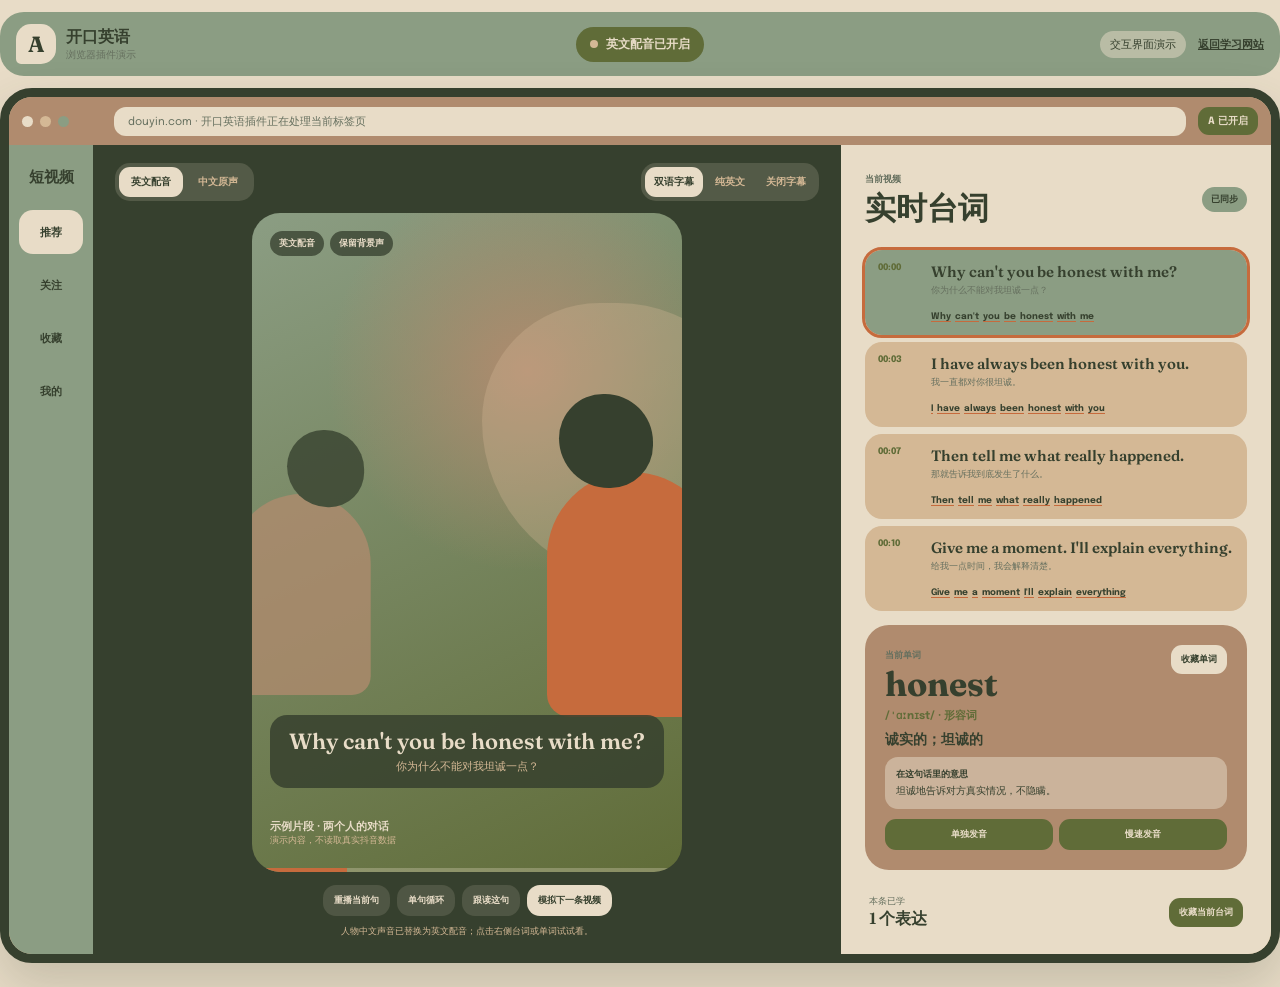
==== plugin-demo.html @ 480065dc "Add interactive browser extension preview" ====
<!doctype html>
<html lang="zh-CN">
<head>
  <meta charset="UTF-8">
  <meta name="viewport" content="width=device-width, initial-scale=1.0">
  <meta name="description" content="开口英语浏览器插件交互演示：英文配音短视频、可点击台词、单词解释与跟读。">
  <title>开口英语插件演示｜边刷边学</title>
  <link rel="preconnect" href="https://fonts.googleapis.com">
  <link rel="preconnect" href="https://fonts.gstatic.com" crossorigin>
  <link href="https://fonts.googleapis.com/css2?family=Epilogue:wght@400;500;600;700;800&family=Fraunces:opsz,wght@9..144,600;9..144,700&display=swap" rel="stylesheet">
  <link rel="stylesheet" href="plugin-demo.css">
</head>
<body>
  <header class="demo-header">
    <a href="index.html" class="demo-brand" aria-label="返回开口英语">
      <span class="brand-mark">A</span>
      <span><strong>开口英语</strong><small>浏览器插件演示</small></span>
    </a>
    <div class="capture-status" id="captureStatus"><span></span>英文配音已开启</div>
    <div class="header-actions">
      <span class="demo-label">交互界面演示</span>
      <a href="index.html">返回学习网站</a>
    </div>
  </header>

  <main class="browser-frame">
    <div class="browser-bar" aria-hidden="true">
      <div class="browser-dots"><span></span><span></span><span></span></div>
      <div class="address-bar">douyin.com · 开口英语插件正在处理当前标签页</div>
      <div class="extension-badge">A 已开启</div>
    </div>

    <div class="workspace">
      <nav class="video-nav" aria-label="短视频导航演示">
        <strong>短视频</strong>
        <button class="active">推荐</button>
        <button>关注</button>
        <button>收藏</button>
        <button>我的</button>
      </nav>

      <section class="watch-area" aria-label="英文配音视频演示">
        <div class="watch-toolbar">
          <div class="mode-switch" aria-label="声音模式">
            <button class="active" data-audio-mode="english">英文配音</button>
            <button data-audio-mode="original">中文原声</button>
          </div>
          <div class="mode-switch compact" aria-label="字幕模式">
            <button class="active" data-caption-mode="bilingual">双语字幕</button>
            <button data-caption-mode="english">纯英文</button>
            <button data-caption-mode="off">关闭字幕</button>
          </div>
        </div>

        <div class="video-stage" id="videoStage">
          <div class="processing-card" id="processingCard" hidden>
            <span class="processing-ring"></span>
            <strong>正在生成英文版</strong>
            <small id="processingStep">识别人声和背景音乐</small>
          </div>
          <div class="scene-light"></div>
          <div class="speaker speaker-back"><span></span></div>
          <div class="speaker speaker-front"><span></span></div>
          <div class="video-status">
            <span>英文配音</span>
            <span>保留背景声</span>
          </div>
          <div class="caption-overlay" id="captionOverlay">
            <strong id="captionEnglish">Why can't you be honest with me?</strong>
            <span id="captionChinese">你为什么不能对我坦诚一点？</span>
          </div>
          <div class="video-meta">
            <strong>示例片段 · 两个人的对话</strong>
            <span>演示内容，不读取真实抖音数据</span>
          </div>
          <div class="video-progress"><span id="videoProgress"></span></div>
        </div>

        <div class="watch-actions">
          <button id="replayLine">重播当前句</button>
          <button id="toggleLoop">单句循环</button>
          <button id="shadowLine">跟读这句</button>
          <button id="nextDemo" class="next-demo">模拟下一条视频</button>
        </div>
        <p class="watch-note" id="watchNote">人物中文声音已替换为英文配音；点击右侧台词或单词试试看。</p>
      </section>

      <aside class="learning-panel" aria-label="实时台词和单词学习面板">
        <div class="panel-header">
          <div><span>当前视频</span><h1>实时台词</h1></div>
          <span class="sync-status">已同步</span>
        </div>

        <div class="transcript-list" id="transcriptList"></div>

        <section class="word-card" id="wordCard" aria-live="polite">
          <div class="word-head">
            <div><span>当前单词</span><h2 id="wordTitle">honest</h2></div>
            <button id="saveWord">收藏单词</button>
          </div>
          <p class="phonetic" id="wordPhonetic">/ˈɑːnɪst/ · 形容词</p>
          <p class="word-meaning" id="wordMeaning">诚实的；坦诚的</p>
          <div class="context-meaning">
            <strong>在这句话里的意思</strong>
            <span id="wordContext">坦诚地告诉对方真实情况，不隐瞒。</span>
          </div>
          <div class="word-actions">
            <button id="speakWord">单独发音</button>
            <button id="speakWordSlow">慢速发音</button>
          </div>
        </section>

        <div class="learning-footer">
          <div><span>本条已学</span><strong id="learnedCount">1 个表达</strong></div>
          <button id="saveSentence">收藏当前台词</button>
        </div>
      </aside>
    </div>
  </main>

  <div class="toast" id="demoToast" role="status" aria-live="polite"></div>
  <script src="plugin-demo.js"></script>
</body>
</html>
---- plugin-demo.css ----
:root {
  --sage: #8b9d83;
  --moss: #606c38;
  --sand: #e8dcc7;
  --oat: #d4b895;
  --clay: #b08b6e;
  --terracotta: #c66b3d;
  --ink: #36402e;
  --soft-ink: #66705f;
  --display: "Fraunces", serif;
  --body: "Epilogue", sans-serif;
}

* { box-sizing: border-box; }
html { background: var(--sand); }
body { margin: 0; min-width: 320px; color: var(--ink); background: var(--sand); font-family: var(--body); }
body::before { content: ""; position: fixed; inset: 0; z-index: 20; pointer-events: none; opacity: .025; filter: url("data:image/svg+xml,%3Csvg xmlns='http://www.w3.org/2000/svg'%3E%3Cfilter id='n'%3E%3CfeTurbulence type='fractalNoise' baseFrequency='.8' numOctaves='3' stitchTiles='stitch'/%3E%3C/filter%3E%3C/svg%3E%23n"); }
button, a { font: inherit; }
button { color: inherit; }
button:focus-visible, a:focus-visible { outline: 3px solid var(--terracotta); outline-offset: 3px; }

.demo-header { max-width: 1480px; margin: 12px auto; min-height: 64px; padding: 10px 16px; border-radius: 24px; background: var(--sage); display: grid; grid-template-columns: 1fr auto 1fr; align-items: center; gap: 16px; }
.demo-brand { color: var(--ink); text-decoration: none; display: flex; align-items: center; gap: 10px; }
.brand-mark { width: 40px; height: 40px; border-radius: 15px 15px 15px 5px; background: var(--sand); display: grid; place-items: center; font: 700 22px var(--display); }
.demo-brand strong, .demo-brand small { display: block; }
.demo-brand small { color: var(--soft-ink); font-size: 10px; }
.capture-status { padding: 9px 14px; border-radius: 999px; background: var(--moss); color: var(--sand); font-size: 12px; font-weight: 700; display: flex; align-items: center; gap: 8px; }
.capture-status > span { width: 8px; height: 8px; border-radius: 50%; background: var(--oat); animation: breathe 1.8s ease-in-out infinite; }
.capture-status.processing { background: var(--terracotta); }
.header-actions { justify-self: end; display: flex; align-items: center; gap: 12px; font-size: 11px; }
.header-actions a { color: var(--ink); font-weight: 700; }
.demo-label { padding: 6px 10px; border-radius: 999px; background: rgba(232,220,199,.5); }

.browser-frame { max-width: 1480px; margin: 0 auto 24px; border: 9px solid var(--ink); border-radius: 32px; overflow: hidden; background: var(--oat); box-shadow: 0 22px 50px rgba(54,64,46,.2); }
.browser-bar { min-height: 48px; padding: 8px 13px; background: var(--clay); display: grid; grid-template-columns: 80px 1fr auto; gap: 12px; align-items: center; }
.browser-dots { display: flex; gap: 7px; }
.browser-dots span { width: 11px; height: 11px; border-radius: 50%; background: var(--sand); }
.browser-dots span:nth-child(2) { background: var(--oat); }
.browser-dots span:nth-child(3) { background: var(--sage); }
.address-bar { padding: 7px 14px; border-radius: 12px; background: var(--sand); color: var(--soft-ink); font-size: 11px; }
.extension-badge { padding: 7px 10px; border-radius: 11px; background: var(--moss); color: var(--sand); font-size: 10px; font-weight: 700; }

.workspace { min-height: 760px; display: grid; grid-template-columns: 84px minmax(500px, 1fr) 430px; }
.video-nav { padding: 22px 10px; background: var(--sage); display: flex; flex-direction: column; gap: 9px; }
.video-nav strong { margin-bottom: 14px; text-align: center; font: 700 15px var(--display); }
.video-nav button { min-height: 44px; border: 0; border-radius: 14px; background: transparent; cursor: pointer; font-size: 11px; font-weight: 700; }
.video-nav button.active { background: var(--sand); }

.watch-area { padding: 18px 22px 16px; background: var(--ink); display: flex; flex-direction: column; }
.watch-toolbar { display: flex; justify-content: space-between; gap: 12px; margin-bottom: 12px; }
.mode-switch { padding: 4px; border-radius: 15px; background: rgba(232,220,199,.16); display: flex; gap: 3px; }
.mode-switch button { border: 0; border-radius: 11px; padding: 8px 12px; background: transparent; color: var(--oat); cursor: pointer; font-size: 10px; font-weight: 700; }
.mode-switch button.active { background: var(--sand); color: var(--ink); }
.mode-switch.compact button { padding-inline: 9px; }

.video-stage { width: min(430px, 100%); flex: 1; min-height: 610px; margin: auto; border-radius: 28px; overflow: hidden; position: relative; background: radial-gradient(circle at 64% 24%, var(--clay), transparent 35%), linear-gradient(155deg, var(--sage), var(--moss)); }
.scene-light { position: absolute; width: 280px; height: 280px; top: 90px; right: -80px; border-radius: 45% 55% 38% 62%; background: var(--oat); opacity: .32; animation: breathe 7s ease-in-out infinite; }
.speaker { position: absolute; bottom: 155px; }
.speaker::before { content: ""; position: absolute; width: 94px; height: 94px; top: -78px; border-radius: 48% 52% 46% 54%; background: var(--ink); }
.speaker > span { display: block; width: 170px; height: 245px; border-radius: 90px 90px 24px 24px; background: var(--clay); }
.speaker-back { left: -36px; transform: scale(.82); opacity: .78; }
.speaker-back::before { right: 8px; }
.speaker-front { right: -35px; }
.speaker-front::before { left: 12px; }
.speaker-front > span { background: var(--terracotta); }
.video-status { position: absolute; top: 18px; left: 18px; display: flex; gap: 6px; }
.video-status span { padding: 6px 9px; border-radius: 999px; background: rgba(54,64,46,.76); color: var(--sand); font-size: 9px; font-weight: 700; }
.caption-overlay { position: absolute; left: 18px; right: 18px; bottom: 84px; padding: 14px 16px; border-radius: 17px; background: rgba(54,64,46,.84); color: var(--sand); text-align: center; transition: opacity .35s ease; }
.caption-overlay strong { display: block; font: 600 22px/1.18 var(--display); }
.caption-overlay span { display: block; margin-top: 4px; color: var(--oat); font-size: 11px; }
.caption-overlay.english-only span, .caption-overlay.off { display: none; }
.caption-overlay.off { opacity: 0; }
.video-meta { position: absolute; left: 18px; right: 18px; bottom: 25px; color: var(--sand); }
.video-meta strong, .video-meta span { display: block; }
.video-meta strong { font-size: 11px; }
.video-meta span { color: var(--oat); font-size: 9px; }
.video-progress { position: absolute; left: 0; right: 0; bottom: 0; height: 4px; background: rgba(232,220,199,.3); }
.video-progress span { display: block; width: 22%; height: 100%; background: var(--terracotta); transition: width .45s ease; }
.processing-card { position: absolute; inset: 0; z-index: 4; background: rgba(54,64,46,.92); color: var(--sand); display: flex; flex-direction: column; align-items: center; justify-content: center; }
.processing-card[hidden] { display: none; }
.processing-ring { width: 52px; height: 52px; margin-bottom: 18px; border: 7px solid rgba(232,220,199,.25); border-top-color: var(--terracotta); border-radius: 50%; animation: spin 1s linear infinite; }
.processing-card strong { font: 700 25px var(--display); }
.processing-card small { margin-top: 5px; color: var(--oat); }
.watch-actions { width: min(620px, 100%); margin: 13px auto 0; display: grid; grid-template-columns: repeat(4, auto); justify-content: center; gap: 7px; }
.watch-actions button { border: 0; border-radius: 13px; padding: 9px 11px; background: rgba(232,220,199,.14); color: var(--sand); cursor: pointer; font-size: 9px; font-weight: 700; }
.watch-actions button.active { background: var(--terracotta); }
.watch-actions .next-demo { background: var(--sand); color: var(--ink); }
.watch-note { margin: 9px auto 0; color: var(--oat); font-size: 9px; text-align: center; }

.learning-panel { padding: 24px; background: var(--sand); display: flex; flex-direction: column; overflow: hidden; }
.panel-header { display: flex; justify-content: space-between; align-items: center; }
.panel-header span, .word-head span { color: var(--soft-ink); font-size: 9px; font-weight: 700; }
.panel-header h1 { margin: 2px 0 0; font: 700 31px var(--display); }
.sync-status { padding: 6px 9px; border-radius: 999px; background: var(--sage); color: var(--ink) !important; }
.transcript-list { margin: 20px 0 14px; display: flex; flex-direction: column; gap: 7px; }
.transcript-line { width: 100%; border: 0; border-radius: 17px; padding: 13px; background: var(--oat); display: grid; grid-template-columns: 44px 1fr; gap: 9px; text-align: left; cursor: pointer; transition: transform .35s ease, background .35s ease; }
.transcript-line:hover { transform: translateX(-3px); }
.transcript-line.active { background: var(--sage); outline: 3px solid var(--terracotta); }
.line-time { color: var(--moss); font-size: 9px; font-weight: 800; }
.line-copy strong, .line-copy span { display: block; }
.line-copy strong { font: 600 15px/1.2 var(--display); }
.line-copy span { margin-top: 3px; color: var(--soft-ink); font-size: 9px; }
.line-words { grid-column: 2; display: flex; flex-wrap: wrap; gap: 4px; margin-top: 6px; }
.line-words span { border-bottom: 1px solid var(--terracotta); font-size: 9px; font-weight: 700; }
.line-words span:hover { color: var(--terracotta); }

.word-card { margin-top: auto; padding: 20px; border-radius: 24px; background: var(--clay); }
.word-head { display: flex; align-items: flex-start; justify-content: space-between; }
.word-head h2 { margin: 1px 0 0; font: 700 34px var(--display); }
.word-head button, .learning-footer button { border: 0; border-radius: 11px; padding: 8px 10px; background: var(--sand); cursor: pointer; font-size: 9px; font-weight: 700; }
.phonetic { margin: 3px 0; color: var(--moss); font-size: 11px; font-weight: 700; }
.word-meaning { margin: 8px 0; font-size: 14px; font-weight: 700; }
.context-meaning { padding: 11px; border-radius: 13px; background: rgba(232,220,199,.5); }
.context-meaning strong, .context-meaning span { display: block; }
.context-meaning strong { font-size: 9px; }
.context-meaning span { margin-top: 3px; font-size: 10px; }
.word-actions { display: grid; grid-template-columns: 1fr 1fr; gap: 6px; margin-top: 10px; }
.word-actions button { border: 0; border-radius: 11px; padding: 9px; background: var(--moss); color: var(--sand); cursor: pointer; font-size: 9px; font-weight: 700; }
.learning-footer { margin-top: 13px; padding: 12px 4px 0; display: flex; justify-content: space-between; align-items: center; }
.learning-footer span, .learning-footer strong { display: block; }
.learning-footer span { color: var(--soft-ink); font-size: 9px; }
.learning-footer strong { font: 600 16px var(--display); }
.learning-footer button { background: var(--moss); color: var(--sand); }
.toast { position: fixed; left: 50%; bottom: 24px; z-index: 30; transform: translate(-50%, 15px); padding: 11px 16px; border-radius: 14px; background: var(--ink); color: var(--sand); opacity: 0; pointer-events: none; transition: .35s ease; font-size: 11px; }
.toast.show { opacity: 1; transform: translate(-50%, 0); }

@keyframes breathe { 50% { transform: scale(1.08); opacity: .72; } }
@keyframes spin { to { transform: rotate(360deg); } }

@media (max-width: 1120px) {
  .workspace { grid-template-columns: 74px 1fr; }
  .learning-panel { grid-column: 1 / -1; min-height: 680px; }
  .transcript-list { display: grid; grid-template-columns: repeat(2, 1fr); }
}
@media (max-width: 720px) {
  .demo-header { margin: 8px; grid-template-columns: 1fr auto; }
  .capture-status { font-size: 9px; }
  .header-actions { display: none; }
  .browser-frame { margin: 0 8px 16px; border-width: 5px; border-radius: 22px; }
  .browser-bar { grid-template-columns: 54px 1fr; }
  .extension-badge { display: none; }
  .workspace { display: block; }
  .video-nav { display: none; }
  .watch-area { padding: 12px; }
  .watch-toolbar { flex-direction: column; }
  .mode-switch { justify-content: center; }
  .video-stage { min-height: 580px; }
  .watch-actions { grid-template-columns: 1fr 1fr; }
  .learning-panel { padding: 18px; }
  .transcript-list { grid-template-columns: 1fr; }
}
@media (prefers-reduced-motion: reduce) {
  *, *::before, *::after { animation-duration: .01ms !important; animation-iteration-count: 1 !important; scroll-behavior: auto !important; }
}
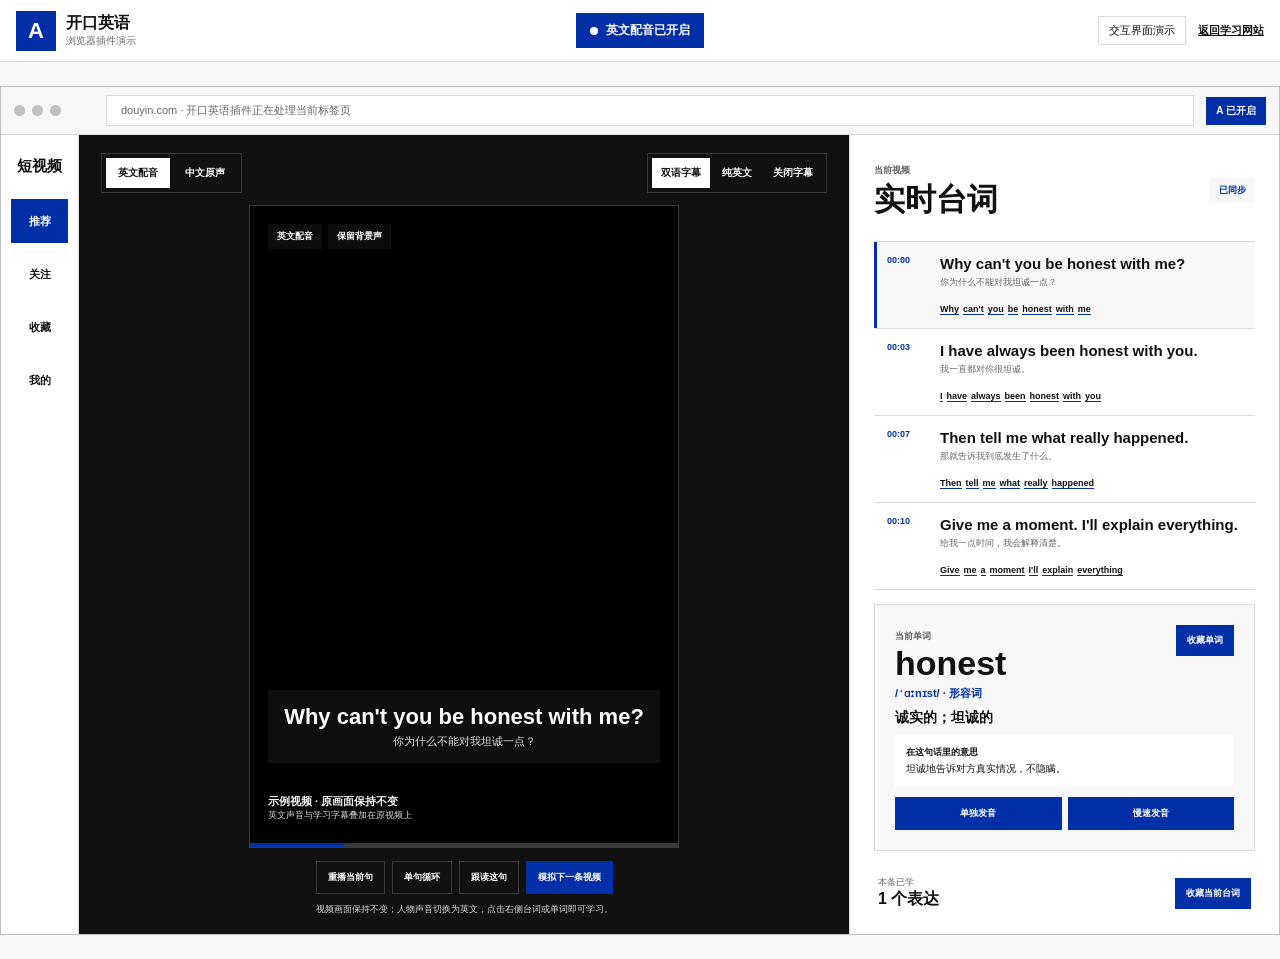
==== commit d3463ecb: "Refine app with a minimal Swiss design" ====
--- a/plugin-demo.html
+++ b/plugin-demo.html
@@ -5,9 +5,6 @@
   <meta name="viewport" content="width=device-width, initial-scale=1.0">
   <meta name="description" content="开口英语浏览器插件交互演示：英文配音短视频、可点击台词、单词解释与跟读。">
   <title>开口英语插件演示｜边刷边学</title>
-  <link rel="preconnect" href="https://fonts.googleapis.com">
-  <link rel="preconnect" href="https://fonts.gstatic.com" crossorigin>
-  <link href="https://fonts.googleapis.com/css2?family=Epilogue:wght@400;500;600;700;800&family=Fraunces:opsz,wght@9..144,600;9..144,700&display=swap" rel="stylesheet">
   <link rel="stylesheet" href="plugin-demo.css">
 </head>
 <body>
@@ -58,9 +55,9 @@
             <strong>正在生成英文版</strong>
             <small id="processingStep">识别人声和背景音乐</small>
           </div>
-          <div class="scene-light"></div>
-          <div class="speaker speaker-back"><span></span></div>
-          <div class="speaker speaker-front"><span></span></div>
+          <video class="demo-video" autoplay muted loop playsinline preload="metadata" aria-label="示例视频原画面">
+            <source src="https://voa-video-ns.akamaized.net/pangeavideo/2021/02/5/5f/5f00c78a-0f84-41e6-949d-bd808bcadf50.mp4" type="video/mp4">
+          </video>
           <div class="video-status">
             <span>英文配音</span>
             <span>保留背景声</span>
@@ -70,8 +67,8 @@
             <span id="captionChinese">你为什么不能对我坦诚一点？</span>
           </div>
           <div class="video-meta">
-            <strong>示例片段 · 两个人的对话</strong>
-            <span>演示内容，不读取真实抖音数据</span>
+            <strong>示例视频 · 原画面保持不变</strong>
+            <span>英文声音与学习字幕叠加在原视频上</span>
           </div>
           <div class="video-progress"><span id="videoProgress"></span></div>
         </div>
@@ -82,7 +79,7 @@
           <button id="shadowLine">跟读这句</button>
           <button id="nextDemo" class="next-demo">模拟下一条视频</button>
         </div>
-        <p class="watch-note" id="watchNote">人物中文声音已替换为英文配音；点击右侧台词或单词试试看。</p>
+        <p class="watch-note" id="watchNote">视频画面保持不变；人物声音切换为英文，点击右侧台词或单词即可学习。</p>
       </section>
 
       <aside class="learning-panel" aria-label="实时台词和单词学习面板">
--- a/plugin-demo.css
+++ b/plugin-demo.css
@@ -1,20 +1,20 @@
 :root {
-  --sage: #8b9d83;
-  --moss: #606c38;
-  --sand: #e8dcc7;
-  --oat: #d4b895;
-  --clay: #b08b6e;
-  --terracotta: #c66b3d;
-  --ink: #36402e;
-  --soft-ink: #66705f;
-  --display: "Fraunces", serif;
-  --body: "Epilogue", sans-serif;
+  --sage: #ffffff;
+  --moss: #002fa7;
+  --sand: #f7f7f8;
+  --oat: #ffffff;
+  --clay: #f7f7f8;
+  --terracotta: #002fa7;
+  --ink: #111111;
+  --soft-ink: #66666b;
+  --display: "Helvetica Neue", Helvetica, Arial, sans-serif;
+  --body: "Helvetica Neue", Helvetica, Arial, sans-serif;
 }
 
 * { box-sizing: border-box; }
 html { background: var(--sand); }
 body { margin: 0; min-width: 320px; color: var(--ink); background: var(--sand); font-family: var(--body); }
-body::before { content: ""; position: fixed; inset: 0; z-index: 20; pointer-events: none; opacity: .025; filter: url("data:image/svg+xml,%3Csvg xmlns='http://www.w3.org/2000/svg'%3E%3Cfilter id='n'%3E%3CfeTurbulence type='fractalNoise' baseFrequency='.8' numOctaves='3' stitchTiles='stitch'/%3E%3C/filter%3E%3C/svg%3E%23n"); }
+body::before { content: none; }
 button, a { font: inherit; }
 button { color: inherit; }
 button:focus-visible, a:focus-visible { outline: 3px solid var(--terracotta); outline-offset: 3px; }
@@ -29,9 +29,9 @@
 .capture-status.processing { background: var(--terracotta); }
 .header-actions { justify-self: end; display: flex; align-items: center; gap: 12px; font-size: 11px; }
 .header-actions a { color: var(--ink); font-weight: 700; }
-.demo-label { padding: 6px 10px; border-radius: 999px; background: rgba(232,220,199,.5); }
-
-.browser-frame { max-width: 1480px; margin: 0 auto 24px; border: 9px solid var(--ink); border-radius: 32px; overflow: hidden; background: var(--oat); box-shadow: 0 22px 50px rgba(54,64,46,.2); }
+.demo-label { padding: 6px 10px; border-radius: 999px; background: rgba(17,17,17,.04); }
+
+.browser-frame { max-width: 1480px; margin: 0 auto 24px; border: 9px solid var(--ink); border-radius: 32px; overflow: hidden; background: var(--oat); box-shadow: 0 22px 50px rgba(17,17,17,.16); }
 .browser-bar { min-height: 48px; padding: 8px 13px; background: var(--clay); display: grid; grid-template-columns: 80px 1fr auto; gap: 12px; align-items: center; }
 .browser-dots { display: flex; gap: 7px; }
 .browser-dots span { width: 11px; height: 11px; border-radius: 50%; background: var(--sand); }
@@ -48,24 +48,16 @@
 
 .watch-area { padding: 18px 22px 16px; background: var(--ink); display: flex; flex-direction: column; }
 .watch-toolbar { display: flex; justify-content: space-between; gap: 12px; margin-bottom: 12px; }
-.mode-switch { padding: 4px; border-radius: 15px; background: rgba(232,220,199,.16); display: flex; gap: 3px; }
+.mode-switch { padding: 4px; border-radius: 15px; background: rgba(255,255,255,.08); display: flex; gap: 3px; }
 .mode-switch button { border: 0; border-radius: 11px; padding: 8px 12px; background: transparent; color: var(--oat); cursor: pointer; font-size: 10px; font-weight: 700; }
 .mode-switch button.active { background: var(--sand); color: var(--ink); }
 .mode-switch.compact button { padding-inline: 9px; }
 
-.video-stage { width: min(430px, 100%); flex: 1; min-height: 610px; margin: auto; border-radius: 28px; overflow: hidden; position: relative; background: radial-gradient(circle at 64% 24%, var(--clay), transparent 35%), linear-gradient(155deg, var(--sage), var(--moss)); }
-.scene-light { position: absolute; width: 280px; height: 280px; top: 90px; right: -80px; border-radius: 45% 55% 38% 62%; background: var(--oat); opacity: .32; animation: breathe 7s ease-in-out infinite; }
-.speaker { position: absolute; bottom: 155px; }
-.speaker::before { content: ""; position: absolute; width: 94px; height: 94px; top: -78px; border-radius: 48% 52% 46% 54%; background: var(--ink); }
-.speaker > span { display: block; width: 170px; height: 245px; border-radius: 90px 90px 24px 24px; background: var(--clay); }
-.speaker-back { left: -36px; transform: scale(.82); opacity: .78; }
-.speaker-back::before { right: 8px; }
-.speaker-front { right: -35px; }
-.speaker-front::before { left: 12px; }
-.speaker-front > span { background: var(--terracotta); }
+.video-stage { width: min(430px, 100%); flex: 1; min-height: 610px; margin: auto; border-radius: 0; overflow: hidden; position: relative; background: #000000; }
+.demo-video { position: absolute; inset: 0; width: 100%; height: 100%; object-fit: cover; background: #000000; }
 .video-status { position: absolute; top: 18px; left: 18px; display: flex; gap: 6px; }
-.video-status span { padding: 6px 9px; border-radius: 999px; background: rgba(54,64,46,.76); color: var(--sand); font-size: 9px; font-weight: 700; }
-.caption-overlay { position: absolute; left: 18px; right: 18px; bottom: 84px; padding: 14px 16px; border-radius: 17px; background: rgba(54,64,46,.84); color: var(--sand); text-align: center; transition: opacity .35s ease; }
+.video-status span { padding: 6px 9px; border-radius: 999px; background: rgba(17,17,17,.76); color: var(--sand); font-size: 9px; font-weight: 700; }
+.caption-overlay { position: absolute; left: 18px; right: 18px; bottom: 84px; padding: 14px 16px; border-radius: 17px; background: rgba(17,17,17,.84); color: var(--sand); text-align: center; transition: opacity .35s ease; }
 .caption-overlay strong { display: block; font: 600 22px/1.18 var(--display); }
 .caption-overlay span { display: block; margin-top: 4px; color: var(--oat); font-size: 11px; }
 .caption-overlay.english-only span, .caption-overlay.off { display: none; }
@@ -74,15 +66,15 @@
 .video-meta strong, .video-meta span { display: block; }
 .video-meta strong { font-size: 11px; }
 .video-meta span { color: var(--oat); font-size: 9px; }
-.video-progress { position: absolute; left: 0; right: 0; bottom: 0; height: 4px; background: rgba(232,220,199,.3); }
+.video-progress { position: absolute; left: 0; right: 0; bottom: 0; height: 4px; background: rgba(255,255,255,.2); }
 .video-progress span { display: block; width: 22%; height: 100%; background: var(--terracotta); transition: width .45s ease; }
-.processing-card { position: absolute; inset: 0; z-index: 4; background: rgba(54,64,46,.92); color: var(--sand); display: flex; flex-direction: column; align-items: center; justify-content: center; }
+.processing-card { position: absolute; inset: 0; z-index: 4; background: rgba(17,17,17,.92); color: var(--sand); display: flex; flex-direction: column; align-items: center; justify-content: center; }
 .processing-card[hidden] { display: none; }
-.processing-ring { width: 52px; height: 52px; margin-bottom: 18px; border: 7px solid rgba(232,220,199,.25); border-top-color: var(--terracotta); border-radius: 50%; animation: spin 1s linear infinite; }
+.processing-ring { width: 52px; height: 52px; margin-bottom: 18px; border: 7px solid rgba(255,255,255,.2); border-top-color: var(--terracotta); border-radius: 50%; animation: spin 1s linear infinite; }
 .processing-card strong { font: 700 25px var(--display); }
 .processing-card small { margin-top: 5px; color: var(--oat); }
 .watch-actions { width: min(620px, 100%); margin: 13px auto 0; display: grid; grid-template-columns: repeat(4, auto); justify-content: center; gap: 7px; }
-.watch-actions button { border: 0; border-radius: 13px; padding: 9px 11px; background: rgba(232,220,199,.14); color: var(--sand); cursor: pointer; font-size: 9px; font-weight: 700; }
+.watch-actions button { border: 0; border-radius: 13px; padding: 9px 11px; background: rgba(255,255,255,.08); color: var(--sand); cursor: pointer; font-size: 9px; font-weight: 700; }
 .watch-actions button.active { background: var(--terracotta); }
 .watch-actions .next-demo { background: var(--sand); color: var(--ink); }
 .watch-note { margin: 9px auto 0; color: var(--oat); font-size: 9px; text-align: center; }
@@ -110,7 +102,7 @@
 .word-head button, .learning-footer button { border: 0; border-radius: 11px; padding: 8px 10px; background: var(--sand); cursor: pointer; font-size: 9px; font-weight: 700; }
 .phonetic { margin: 3px 0; color: var(--moss); font-size: 11px; font-weight: 700; }
 .word-meaning { margin: 8px 0; font-size: 14px; font-weight: 700; }
-.context-meaning { padding: 11px; border-radius: 13px; background: rgba(232,220,199,.5); }
+.context-meaning { padding: 11px; border-radius: 13px; background: rgba(17,17,17,.04); }
 .context-meaning strong, .context-meaning span { display: block; }
 .context-meaning strong { font-size: 9px; }
 .context-meaning span { margin-top: 3px; font-size: 10px; }
@@ -152,3 +144,73 @@
 @media (prefers-reduced-motion: reduce) {
   *, *::before, *::after { animation-duration: .01ms !important; animation-iteration-count: 1 !important; scroll-behavior: auto !important; }
 }
+
+/* Swiss redesign: the original video is the visual centre. */
+.demo-header {
+  max-width: none;
+  margin: 0;
+  min-height: 62px;
+  padding: 10px max(16px, calc((100vw - 1440px) / 2));
+  border-bottom: 1px solid #d9d9dc;
+  border-radius: 0;
+  background: #ffffff;
+}
+.brand-mark { border-radius: 0; background: #002fa7; color: #ffffff; font-family: var(--body); }
+.capture-status, .demo-label, .extension-badge, .sync-status { border-radius: 0; }
+.capture-status { background: #002fa7; color: #ffffff; }
+.capture-status > span { background: #ffffff; }
+.demo-label { border: 1px solid #d9d9dc; background: #ffffff; }
+
+.browser-frame {
+  max-width: 1480px;
+  margin: 24px auto;
+  border: 1px solid #bfc0c4;
+  border-radius: 0;
+  background: #ffffff;
+  box-shadow: none;
+}
+.browser-bar { background: #f7f7f8; border-bottom: 1px solid #d9d9dc; }
+.browser-dots span, .browser-dots span:nth-child(2), .browser-dots span:nth-child(3) { background: #bfc0c4; }
+.address-bar { border: 1px solid #d9d9dc; border-radius: 0; background: #ffffff; }
+.extension-badge { background: #002fa7; color: #ffffff; }
+.workspace { grid-template-columns: 78px minmax(500px, 1fr) 430px; }
+.video-nav { border-right: 1px solid #d9d9dc; background: #ffffff; }
+.video-nav strong { font-family: var(--body); }
+.video-nav button { border-radius: 0; }
+.video-nav button.active { background: #002fa7; color: #ffffff; }
+
+.watch-area { padding: 18px 22px; background: #111111; }
+.mode-switch { border: 1px solid #3a3a3a; border-radius: 0; background: transparent; }
+.mode-switch button { border-radius: 0; color: #ffffff; }
+.mode-switch button.active { background: #ffffff; color: #111111; }
+.video-stage { border: 1px solid #3a3a3a; border-radius: 0; }
+.video-status span { border-radius: 0; background: rgba(17,17,17,.78); color: #ffffff; }
+.caption-overlay { border-radius: 0; background: rgba(17,17,17,.84); color: #ffffff; }
+.caption-overlay strong { font-family: var(--body); }
+.caption-overlay span, .video-meta span, .watch-note { color: #d9d9dc; }
+.video-progress { background: rgba(255,255,255,.22); }
+.video-progress span { background: #002fa7; }
+.processing-card { background: rgba(17,17,17,.94); color: #ffffff; }
+.processing-ring { border-color: rgba(255,255,255,.2); border-top-color: #002fa7; }
+.processing-card strong { font-family: var(--body); }
+.watch-actions button { border: 1px solid #3a3a3a; border-radius: 0; background: transparent; color: #ffffff; }
+.watch-actions button.active, .watch-actions .next-demo { border-color: #002fa7; background: #002fa7; color: #ffffff; }
+
+.learning-panel { border-left: 1px solid #d9d9dc; background: #ffffff; }
+.panel-header h1, .word-head h2, .line-copy strong, .learning-footer strong { font-family: var(--body); }
+.sync-status { background: #f7f7f8; color: #002fa7 !important; }
+.transcript-list { gap: 0; border-top: 1px solid #d9d9dc; }
+.transcript-line { border: 0; border-bottom: 1px solid #d9d9dc; border-radius: 0; background: #ffffff; }
+.transcript-line:hover { transform: none; background: #f7f7f8; }
+.transcript-line.active { background: #f7f7f8; outline: 0; box-shadow: inset 3px 0 #002fa7; }
+.line-time, .line-words span:hover { color: #002fa7; }
+.line-words span { border-bottom-color: #002fa7; }
+.word-card { border: 1px solid #d9d9dc; border-radius: 0; background: #f7f7f8; }
+.word-head button, .learning-footer button, .word-actions button { border: 1px solid #002fa7; border-radius: 0; background: #002fa7; color: #ffffff; }
+.context-meaning { border-radius: 0; background: #ffffff; }
+.toast { border-radius: 0; background: #111111; color: #ffffff; }
+
+@media (max-width: 720px) {
+  .demo-header { margin: 0; }
+  .browser-frame { margin: 12px; border-width: 1px; border-radius: 0; }
+}
